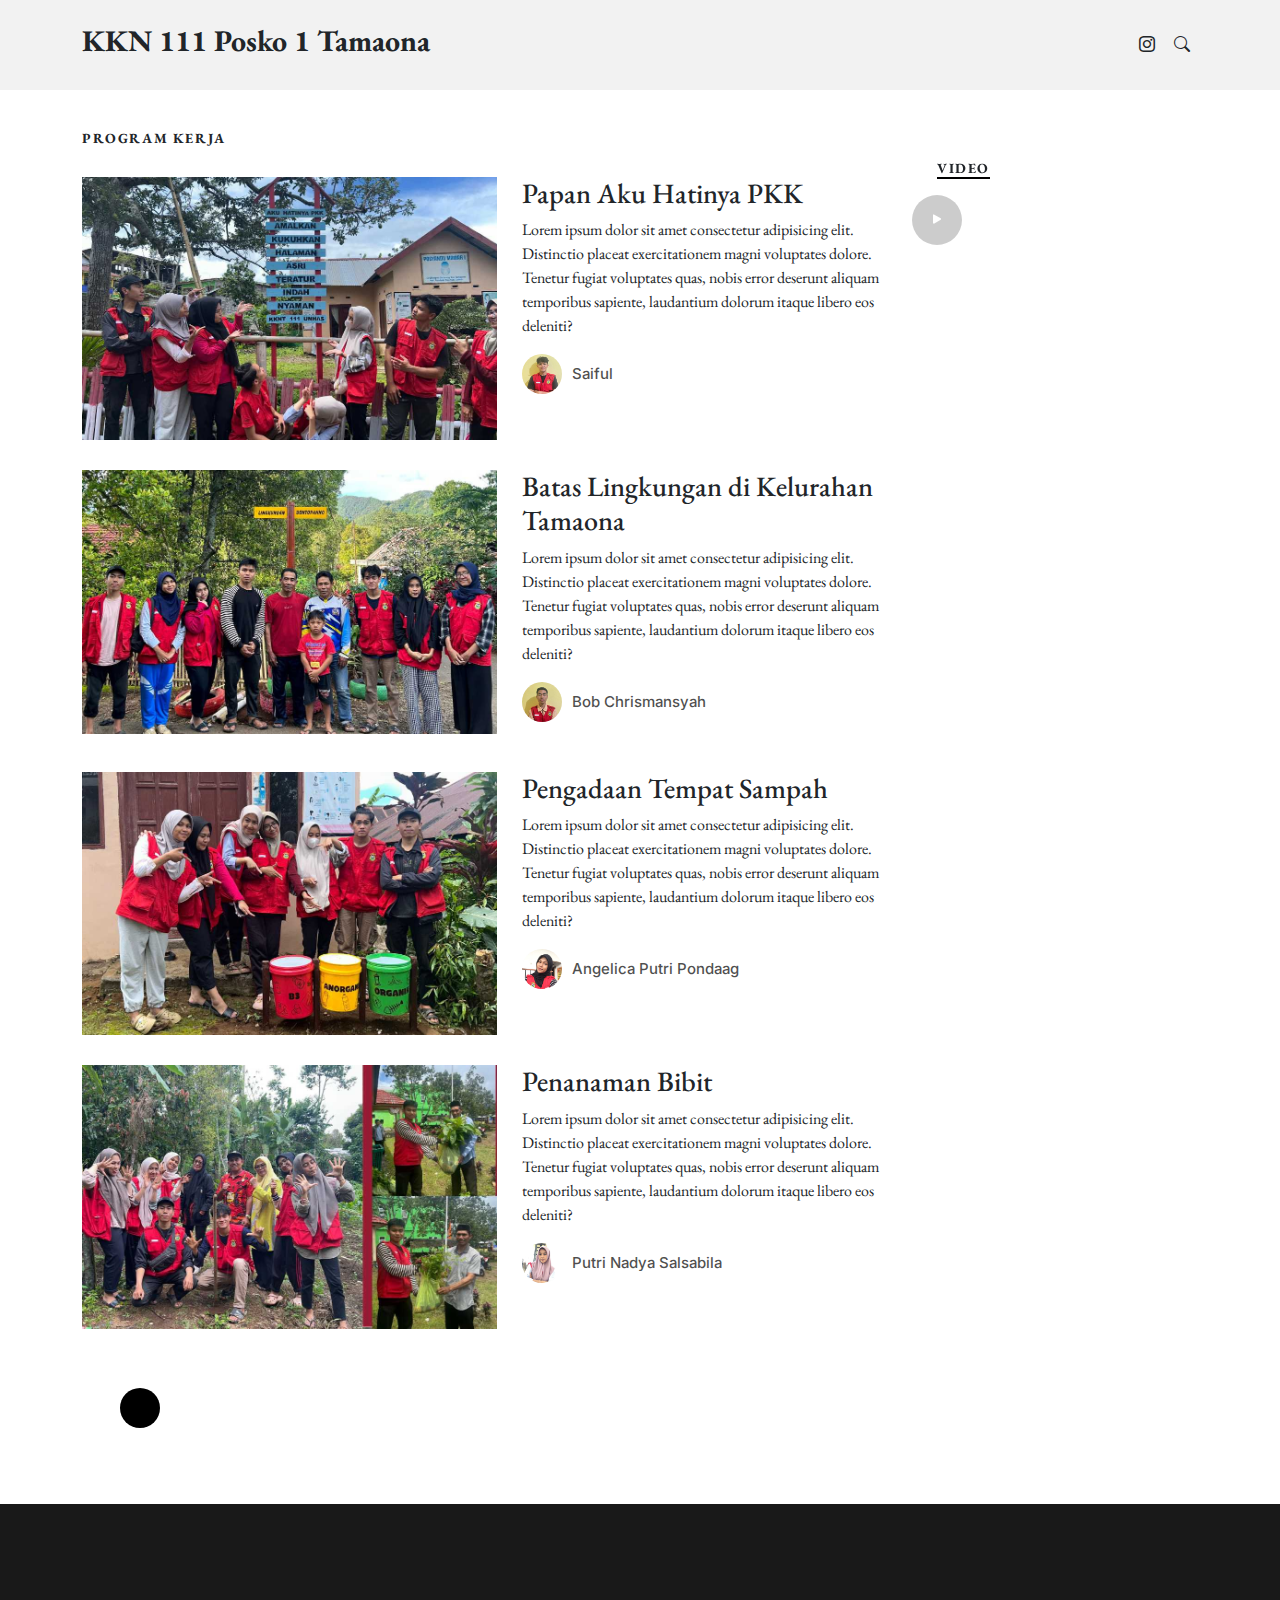
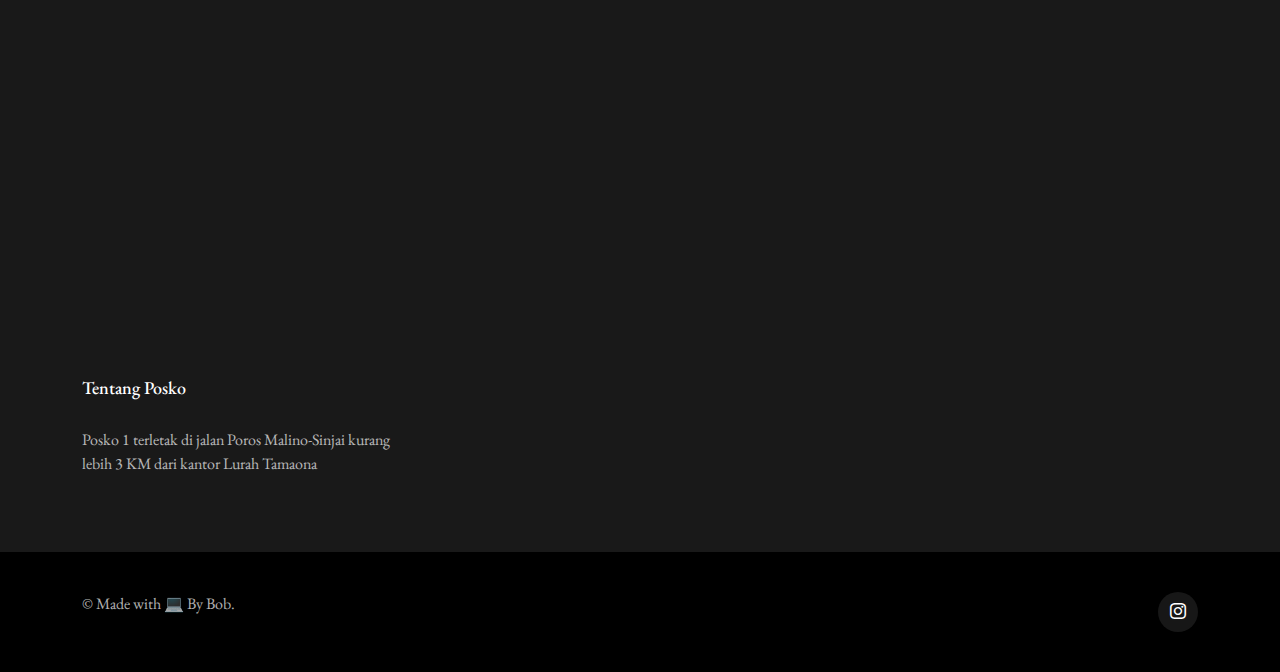
==== category.html @ d13b857d "update" ====
<!DOCTYPE html>
<html lang="en">

<head>
  <meta charset="utf-8">
  <meta content="width=device-width, initial-scale=1.0" name="viewport">

  <title>KKN 111 Posko 1 Tamaona</title>
  <meta content="" name="description">
  <meta content="" name="keywords">

  <!-- Favicons -->
  <link href="img/icon.png" rel="icon">
  <!-- <link href="assets/img/apple-touch-icon.png" rel="apple-touch-icon"> -->

  <!-- Google Fonts -->
  <link rel="preconnect" href="https://fonts.googleapis.com">
  <link rel="preconnect" href="https://fonts.gstatic.com" crossorigin>
  <link href="https://fonts.googleapis.com/css2?family=EB+Garamond:wght@400;500&family=Inter:wght@400;500&family=Playfair+Display:ital,wght@0,400;0,700;1,400;1,700&display=swap" rel="stylesheet">

  <!-- Vendor CSS Files -->
  <link href="assets/vendor/bootstrap/css/bootstrap.min.css" rel="stylesheet">
  <link href="assets/vendor/bootstrap-icons/bootstrap-icons.css" rel="stylesheet">
  <link href="assets/vendor/swiper/swiper-bundle.min.css" rel="stylesheet">
  <link href="assets/vendor/glightbox/css/glightbox.min.css" rel="stylesheet">
  <link href="assets/vendor/aos/aos.css" rel="stylesheet">

  <!-- Template Main CSS Files -->
  <link href="assets/css/variables.css" rel="stylesheet">
  <link href="assets/css/main.css" rel="stylesheet">

  <!-- =======================================================
  * Template Name: ZenBlog
  * Updated: Jan 29 2024 with Bootstrap v5.3.2
  * Template URL: https://bootstrapmade.com/zenblog-bootstrap-blog-template/
  * Author: BootstrapMade.com
  * License: https:///bootstrapmade.com/license/
  ======================================================== -->
</head>

<body>

  <!-- ======= Header ======= -->
  <header id="header" class="header d-flex align-items-center fixed-top">
    <div class="container-fluid container-xl d-flex align-items-center justify-content-between">

      <a href="index.html" class="logo d-flex align-items-center">
        <!-- Uncomment the line below if you also wish to use an image logo -->
        <!-- <img src="assets/img/logo.png" alt=""> -->
        <h1>KKN 111 Posko 1 Tamaona</h1>
      </a>

      <nav id="navbar" class="navbar">
        <!-- <ul>
          <li><a href="index.html">Blog</a></li>
          <li><a href="single-post.html">Single Post</a></li>
          <li class="dropdown"><a href="category.html"><span>Categories</span> <i class="bi bi-chevron-down dropdown-indicator"></i></a>
            <ul>
              <li><a href="search-result.html">Search Result</a></li>
              <li><a href="#">Drop Down 1</a></li>
              <li class="dropdown"><a href="#"><span>Deep Drop Down</span> <i class="bi bi-chevron-down dropdown-indicator"></i></a>
                <ul>
                  <li><a href="#">Deep Drop Down 1</a></li>
                  <li><a href="#">Deep Drop Down 2</a></li>
                  <li><a href="#">Deep Drop Down 3</a></li>
                  <li><a href="#">Deep Drop Down 4</a></li>
                  <li><a href="#">Deep Drop Down 5</a></li>
                </ul>
              </li>
              <li><a href="#">Drop Down 2</a></li>
              <li><a href="#">Drop Down 3</a></li>
              <li><a href="#">Drop Down 4</a></li>
            </ul>
          </li>

          <li><a href="about.html">About</a></li>
          <li><a href="contact.html">Contact</a></li>
        </ul> -->
      </nav><!-- .navbar -->

      <div class="position-relative">
        <a href="#" class="mx-2"><span class="bi-instagram"></span></a>

        <a href="#" class="mx-2 js-search-open"><span class="bi-search"></span></a>
        <i class="bi bi-list mobile-nav-toggle"></i>

        <!-- ======= Search Form ======= -->
        <div class="search-form-wrap js-search-form-wrap">
          <form action="search-result.html" class="search-form">
            <span class="icon bi-search"></span>
            <input type="text" placeholder="Search" class="form-control">
            <button class="btn js-search-close"><span class="bi-x"></span></button>
          </form>
        </div><!-- End Search Form -->

      </div>

    </div>

  </header><!-- End Header -->

  <main id="main">
    <section>
      <div class="container">
        <div class="row">

          <div class="col-md-9" data-aos="fade-up">
            <h3 class="category-title">Program Kerja</h3>

            <div class="d-md-flex post-entry-2 half">
              <a href="single-post.html" class="me-4 thumbnail">
                <img src="img/landscape1.jpg" alt="" class="img-fluid">
              </a>
              <div>
                <!-- <div class="post-meta"><span class="date">Culture</span> <span class="mx-1">&bullet;</span> <span>Jul 5th '22</span></div> -->
                <h3><a href="single-post.html">Papan Aku Hatinya PKK</a></h3>
                <p>Lorem ipsum dolor sit amet consectetur adipisicing elit. Distinctio placeat exercitationem magni voluptates dolore. Tenetur fugiat voluptates quas, nobis error deserunt aliquam temporibus sapiente, laudantium dolorum itaque libero eos deleniti?</p>
                <div class="d-flex align-items-center author">
                  <div class="photo"><img src="img/saiful.jpg" alt="" class="img-fluid"></div>
                  <div class="name">
                    <h3 class="m-0 p-0">Saiful</h3>
                  </div>
                </div>
              </div>
            </div>

            <div class="d-md-flex post-entry-2 half">
              <a href="single-post.html" class="me-4 thumbnail">
                <img src="img/bataslingkungan.jpg" alt="" class="img-fluid">
              </a>
              <div>
                <!-- <div class="post-meta"><span class="date">Culture</span> <span class="mx-1">&bullet;</span> <span>Jul 5th '22</span></div> -->
                <h3><a href="single-post.html">Batas Lingkungan di Kelurahan Tamaona</a></h3>
                <p>Lorem ipsum dolor sit amet consectetur adipisicing elit. Distinctio placeat exercitationem magni voluptates dolore. Tenetur fugiat voluptates quas, nobis error deserunt aliquam temporibus sapiente, laudantium dolorum itaque libero eos deleniti?</p>
                <div class="d-flex align-items-center author">
                  <div class="photo"><img src="img/bob.jpg" alt="" class="img-fluid"></div>
                  <div class="name">
                    <h3 class="m-0 p-0">Bob Chrismansyah</h3>
                  </div>
                </div>
              </div>
            </div>

            <div class="d-md-flex post-entry-2 half">
              <a href="single-post.html" class="me-4 thumbnail">
                <img src="img/tempatsampah.jpg" alt="" class="img-fluid">
              </a>
              <div>
                <!-- <div class="post-meta"><span class="date">Culture</span> <span class="mx-1">&bullet;</span> <span>Jul 5th '22</span></div> -->
                <h3><a href="single-post.html">Pengadaan Tempat Sampah</a></h3>
                <p>Lorem ipsum dolor sit amet consectetur adipisicing elit. Distinctio placeat exercitationem magni voluptates dolore. Tenetur fugiat voluptates quas, nobis error deserunt aliquam temporibus sapiente, laudantium dolorum itaque libero eos deleniti?</p>
                <div class="d-flex align-items-center author">
                  <div class="photo"><img src="img/enjel.jpg" alt="" class="img-fluid"></div>
                  <div class="name">
                    <h3 class="m-0 p-0">Angelica Putri Pondaag</h3>
                  </div>
                </div>
              </div>
            </div>

            <div class="d-md-flex post-entry-2 half">
              <a href="single-post.html" class="me-4 thumbnail">
                <img src="img/bibit.jpg" alt="" class="img-fluid">
              </a>
              <div>
                <!-- <div class="post-meta"><span class="date">Culture</span> <span class="mx-1">&bullet;</span> <span>Jul 5th '22</span></div> -->
                <h3><a href="single-post.html">Penanaman Bibit</a></h3>
                <p>Lorem ipsum dolor sit amet consectetur adipisicing elit. Distinctio placeat exercitationem magni voluptates dolore. Tenetur fugiat voluptates quas, nobis error deserunt aliquam temporibus sapiente, laudantium dolorum itaque libero eos deleniti?</p>
                <div class="d-flex align-items-center author">
                  <div class="photo"><img src="img/pute.jpg" alt="" class="img-fluid"></div>
                  <div class="name">
                    <h3 class="m-0 p-0">Putri Nadya Salsabila</h3>
                  </div>
                </div>
              </div>
            </div>
<!-- video dokumenter -->
            <!-- <div class="container">
              <div class="row">
                <div class="col-md-6">
                  <div class="post-entry-2">
                    <div class="thumbnail">
                      <iframe width="100%" height="315" src="https://www.youtube.com/embed/AiFfDjmd0jU" frameborder="0" allowfullscreen></iframe>
                    </div>
                  </div>
                </div>
                <div class="col-md-6">
                  <div>
                    <div class="post-meta"><span class="date">Culture</span> <span class="mx-1">&bullet;</span> <span>Jul 5th '22</span></div>
                    <h3><a href="single-post.html">Video Dokumenter</a></h3>
                    <p>Lorem ipsum dolor sit amet consectetur adipisicing elit. Distinctio placeat exercitationem magni voluptates dolore. Tenetur fugiat voluptates quas, nobis error deserunt aliquam temporibus sapiente, laudantium dolorum itaque libero eos deleniti?</p>
                    <div class="d-flex align-items-center author">
                      <div class="photo"><img src="assets/img/person-2.jpg" alt="" class="img-fluid"></div>
                      <div class="name">
                        <h3 class="m-0 p-0">Wade Warren</h3>
                      </div>
                    </div>
                  </div>
                </div>
              </div>
            </div> -->


            <div class="text-start py-4">
              <div class="custom-pagination">
                <a href="#" class="prev"></a>
                <a href="#" class="active"></a>
                <a href="#"></a>
                <a href="#"></a>
                <a href="#"></a>
                <a href="#"></a>
                <a href="#" class="next"></a>
              </div>
            </div>
          </div>

          <div class="col-md-3">
           
            <div class="aside-block">

              <!-- <ul class="nav nav-pills custom-tab-nav mb-4" id="pills-tab" role="tablist">
                <li class="nav-item" role="presentation">
                  <button class="nav-link active" id="pills-popular-tab" data-bs-toggle="pill" data-bs-target="#pills-popular" type="button" role="tab" aria-controls="pills-popular" aria-selected="true">Popular</button>
                </li>
                <li class="nav-item" role="presentation">
                  <button class="nav-link" id="pills-trending-tab" data-bs-toggle="pill" data-bs-target="#pills-trending" type="button" role="tab" aria-controls="pills-trending" aria-selected="false">Trending</button>
                </li>
                <li class="nav-item" role="presentation">
                  <button class="nav-link" id="pills-latest-tab" data-bs-toggle="pill" data-bs-target="#pills-latest" type="button" role="tab" aria-controls="pills-latest" aria-selected="false">Latest</button>
                </li>
              </ul> -->

              <!-- <div class="tab-content" id="pills-tabContent">

                
                <div class="tab-pane fade show active" id="pills-popular" role="tabpanel" aria-labelledby="pills-popular-tab">
                  <div class="post-entry-1 border-bottom">
                    <div class="post-meta"><span class="date">Sport</span> <span class="mx-1">&bullet;</span> <span>Jul 5th '22</span></div>
                    <h2 class="mb-2"><a href="#">How to Avoid Distraction and Stay Focused During Video Calls?</a></h2>
                    <span class="author mb-3 d-block">Jenny Wilson</span>
                  </div>

                  <div class="post-entry-1 border-bottom">
                    <div class="post-meta"><span class="date">Lifestyle</span> <span class="mx-1">&bullet;</span> <span>Jul 5th '22</span></div>
                    <h2 class="mb-2"><a href="#">17 Pictures of Medium Length Hair in Layers That Will Inspire Your New Haircut</a></h2>
                    <span class="author mb-3 d-block">Jenny Wilson</span>
                  </div>

                  <div class="post-entry-1 border-bottom">
                    <div class="post-meta"><span class="date">Culture</span> <span class="mx-1">&bullet;</span> <span>Jul 5th '22</span></div>
                    <h2 class="mb-2"><a href="#">9 Half-up/half-down Hairstyles for Long and Medium Hair</a></h2>
                    <span class="author mb-3 d-block">Jenny Wilson</span>
                  </div>

                  <div class="post-entry-1 border-bottom">
                    <div class="post-meta"><span class="date">Lifestyle</span> <span class="mx-1">&bullet;</span> <span>Jul 5th '22</span></div>
                    <h2 class="mb-2"><a href="#">Life Insurance And Pregnancy: A Working Mom’s Guide</a></h2>
                    <span class="author mb-3 d-block">Jenny Wilson</span>
                  </div>

                  <div class="post-entry-1 border-bottom">
                    <div class="post-meta"><span class="date">Business</span> <span class="mx-1">&bullet;</span> <span>Jul 5th '22</span></div>
                    <h2 class="mb-2"><a href="#">The Best Homemade Masks for Face (keep the Pimples Away)</a></h2>
                    <span class="author mb-3 d-block">Jenny Wilson</span>
                  </div>

                  <div class="post-entry-1 border-bottom">
                    <div class="post-meta"><span class="date">Lifestyle</span> <span class="mx-1">&bullet;</span> <span>Jul 5th '22</span></div>
                    <h2 class="mb-2"><a href="#">10 Life-Changing Hacks Every Working Mom Should Know</a></h2>
                    <span class="author mb-3 d-block">Jenny Wilson</span>
                  </div>
                </div>

                
                <div class="tab-pane fade" id="pills-trending" role="tabpanel" aria-labelledby="pills-trending-tab">
                  <div class="post-entry-1 border-bottom">
                    <div class="post-meta"><span class="date">Lifestyle</span> <span class="mx-1">&bullet;</span> <span>Jul 5th '22</span></div>
                    <h2 class="mb-2"><a href="#">17 Pictures of Medium Length Hair in Layers That Will Inspire Your New Haircut</a></h2>
                    <span class="author mb-3 d-block">Jenny Wilson</span>
                  </div>

                  <div class="post-entry-1 border-bottom">
                    <div class="post-meta"><span class="date">Culture</span> <span class="mx-1">&bullet;</span> <span>Jul 5th '22</span></div>
                    <h2 class="mb-2"><a href="#">9 Half-up/half-down Hairstyles for Long and Medium Hair</a></h2>
                    <span class="author mb-3 d-block">Jenny Wilson</span>
                  </div>

                  <div class="post-entry-1 border-bottom">
                    <div class="post-meta"><span class="date">Lifestyle</span> <span class="mx-1">&bullet;</span> <span>Jul 5th '22</span></div>
                    <h2 class="mb-2"><a href="#">Life Insurance And Pregnancy: A Working Mom’s Guide</a></h2>
                    <span class="author mb-3 d-block">Jenny Wilson</span>
                  </div>

                  <div class="post-entry-1 border-bottom">
                    <div class="post-meta"><span class="date">Sport</span> <span class="mx-1">&bullet;</span> <span>Jul 5th '22</span></div>
                    <h2 class="mb-2"><a href="#">How to Avoid Distraction and Stay Focused During Video Calls?</a></h2>
                    <span class="author mb-3 d-block">Jenny Wilson</span>
                  </div>
                  <div class="post-entry-1 border-bottom">
                    <div class="post-meta"><span class="date">Business</span> <span class="mx-1">&bullet;</span> <span>Jul 5th '22</span></div>
                    <h2 class="mb-2"><a href="#">The Best Homemade Masks for Face (keep the Pimples Away)</a></h2>
                    <span class="author mb-3 d-block">Jenny Wilson</span>
                  </div>

                  <div class="post-entry-1 border-bottom">
                    <div class="post-meta"><span class="date">Lifestyle</span> <span class="mx-1">&bullet;</span> <span>Jul 5th '22</span></div>
                    <h2 class="mb-2"><a href="#">10 Life-Changing Hacks Every Working Mom Should Know</a></h2>
                    <span class="author mb-3 d-block">Jenny Wilson</span>
                  </div>
                </div>

                
                <div class="tab-pane fade" id="pills-latest" role="tabpanel" aria-labelledby="pills-latest-tab">
                  <div class="post-entry-1 border-bottom">
                    <div class="post-meta"><span class="date">Lifestyle</span> <span class="mx-1">&bullet;</span> <span>Jul 5th '22</span></div>
                    <h2 class="mb-2"><a href="#">Life Insurance And Pregnancy: A Working Mom’s Guide</a></h2>
                    <span class="author mb-3 d-block">Jenny Wilson</span>
                  </div>

                  <div class="post-entry-1 border-bottom">
                    <div class="post-meta"><span class="date">Business</span> <span class="mx-1">&bullet;</span> <span>Jul 5th '22</span></div>
                    <h2 class="mb-2"><a href="#">The Best Homemade Masks for Face (keep the Pimples Away)</a></h2>
                    <span class="author mb-3 d-block">Jenny Wilson</span>
                  </div>

                  <div class="post-entry-1 border-bottom">
                    <div class="post-meta"><span class="date">Lifestyle</span> <span class="mx-1">&bullet;</span> <span>Jul 5th '22</span></div>
                    <h2 class="mb-2"><a href="#">10 Life-Changing Hacks Every Working Mom Should Know</a></h2>
                    <span class="author mb-3 d-block">Jenny Wilson</span>
                  </div>

                  <div class="post-entry-1 border-bottom">
                    <div class="post-meta"><span class="date">Sport</span> <span class="mx-1">&bullet;</span> <span>Jul 5th '22</span></div>
                    <h2 class="mb-2"><a href="#">How to Avoid Distraction and Stay Focused During Video Calls?</a></h2>
                    <span class="author mb-3 d-block">Jenny Wilson</span>
                  </div>

                  <div class="post-entry-1 border-bottom">
                    <div class="post-meta"><span class="date">Lifestyle</span> <span class="mx-1">&bullet;</span> <span>Jul 5th '22</span></div>
                    <h2 class="mb-2"><a href="#">17 Pictures of Medium Length Hair in Layers That Will Inspire Your New Haircut</a></h2>
                    <span class="author mb-3 d-block">Jenny Wilson</span>
                  </div>

                  <div class="post-entry-1 border-bottom">
                    <div class="post-meta"><span class="date">Culture</span> <span class="mx-1">&bullet;</span> <span>Jul 5th '22</span></div>
                    <h2 class="mb-2"><a href="#">9 Half-up/half-down Hairstyles for Long and Medium Hair</a></h2>
                    <span class="author mb-3 d-block">Jenny Wilson</span>
                  </div>

                </div> 
                

              </div> -->
            </div>

            <!-- <div class="aside-block fixed-aside">
              <h3 class="aside-title">Video</h3>
              <div class="video-post">
                <a href="https://www.youtube.com/watch?v=AiFfDjmd0jU" class="glightbox link-video">
                  <span class="bi-play-fill"></span>
                  <img src="assets/img/post-landscape-5.jpg" alt="" class="img-fluid">
                </a>
              </div>
            </div> -->


            <div class="aside-block position-fixed video-post">
              <h3 class="aside-title">Video</h3>
              <div class="video-post">
                <a href="https://www.youtube.com/watch?v=AiFfDjmd0jU" class="glightbox link-video">
                  <span class="bi-play-fill"></span>
                  <img src="assets/img/post-landscape-5.jpg" alt="" class="img-fluid">
                </a>
              </div>
            </div>
          </div>
        </div>
            <!-- End Video -->

            <!-- <div class="aside-block">
              <h3 class="aside-title">Categories</h3>
              <ul class="aside-links list-unstyled">
                <li><a href="category.html"><i class="bi bi-chevron-right"></i> Business</a></li>
                <li><a href="category.html"><i class="bi bi-chevron-right"></i> Culture</a></li>
                <li><a href="category.html"><i class="bi bi-chevron-right"></i> Sport</a></li>
                <li><a href="category.html"><i class="bi bi-chevron-right"></i> Food</a></li>
                <li><a href="category.html"><i class="bi bi-chevron-right"></i> Politics</a></li>
                <li><a href="category.html"><i class="bi bi-chevron-right"></i> Celebrity</a></li>
                <li><a href="category.html"><i class="bi bi-chevron-right"></i> Startups</a></li>
                <li><a href="category.html"><i class="bi bi-chevron-right"></i> Travel</a></li>
              </ul>
            </div> -->
            <!-- End Categories -->

            <!-- <div class="aside-block">
              <h3 class="aside-title">Tags</h3>
              <ul class="aside-tags list-unstyled">
                <li><a href="category.html">Business</a></li>
                <li><a href="category.html">Culture</a></li>
                <li><a href="category.html">Sport</a></li>
                <li><a href="category.html">Food</a></li>
                <li><a href="category.html">Politics</a></li>
                <li><a href="category.html">Celebrity</a></li>
                <li><a href="category.html">Startups</a></li>
                <li><a href="category.html">Travel</a></li>
              </ul>
            </div> -->
            <!-- End Tags -->

          </div>

        </div>
      </div>
    </section>
  </main><!-- End #main -->

  <!-- ======= Footer ======= -->
  <footer id="footer" class="footer">

    <div class="footer-content">
      <div class="container">

        <div class="map">
          <iframe style="border:0; width: 100%; height: 350px;" src="https://www.google.com/maps/embed?pb=!1m14!1m8!1m3!1d63575.0865673991!2d119.9035666!3d-5.1928504!3m2!1i1024!2i768!4f13.1!3m3!1m2!1s0x2dbe9729db890163%3A0x732eebb836181c44!2sTamaona%2C%20Kec.%20Tombolo%20Pao%2C%20Kabupaten%20Gowa%2C%20Sulawesi%20Selatan!5e0!3m2!1sid!2sid!4v1706959139438!5m2!1sid!2sid" frameborder="0" allowfullscreen></iframe>
        </div>
        <!-- <iframe src="https://www.google.com/maps/embed?pb=!1m14!1m8!1m3!1d63575.0865673991!2d119.9035666!3d-5.1928504!3m2!1i1024!2i768!4f13.1!3m3!1m2!1s0x2dbe9729db890163%3A0x732eebb836181c44!2sTamaona%2C%20Kec.%20Tombolo%20Pao%2C%20Kabupaten%20Gowa%2C%20Sulawesi%20Selatan!5e0!3m2!1sid!2sid!4v1706959139438!5m2!1sid!2sid" width="600" height="450" style="border:0;" allowfullscreen="" loading="lazy" referrerpolicy="no-referrer-when-downgrade"></iframe> -->

        <div class="row g-5 mt-2" id="peta">
          <div class="col-lg-4">
            <h3 class="footer-heading">Tentang Posko</h3>
            <p>Posko 1 terletak di jalan Poros Malino-Sinjai  kurang lebih 3 KM dari kantor Lurah Tamaona </p>
            <!-- <p><a href="about.html" class="footer-link-more">Learn More</a></p> -->
          </div>
          <!-- <div class="col-6 col-lg-2">
            <h3 class="footer-heading">Navigation</h3>
            <ul class="footer-links list-unstyled">
              <li><a href="index.html"><i class="bi bi-chevron-right"></i> Home</a></li>
              <li><a href="index.html"><i class="bi bi-chevron-right"></i> Blog</a></li>
              <li><a href="category.html"><i class="bi bi-chevron-right"></i> Categories</a></li>
              <li><a href="single-post.html"><i class="bi bi-chevron-right"></i> Single Post</a></li>
              <li><a href="about.html"><i class="bi bi-chevron-right"></i> About us</a></li>
              <li><a href="contact.html"><i class="bi bi-chevron-right"></i> Contact</a></li>
            </ul>
          </div> -->
          <!-- <div class="col-6 col-lg-2">
            <h3 class="footer-heading">Categories</h3>
            <ul class="footer-links list-unstyled">
              <li><a href="category.html"><i class="bi bi-chevron-right"></i> Business</a></li>
              <li><a href="category.html"><i class="bi bi-chevron-right"></i> Culture</a></li>
              <li><a href="category.html"><i class="bi bi-chevron-right"></i> Sport</a></li>
              <li><a href="category.html"><i class="bi bi-chevron-right"></i> Food</a></li>
              <li><a href="category.html"><i class="bi bi-chevron-right"></i> Politics</a></li>
              <li><a href="category.html"><i class="bi bi-chevron-right"></i> Celebrity</a></li>
              <li><a href="category.html"><i class="bi bi-chevron-right"></i> Startups</a></li>
              <li><a href="category.html"><i class="bi bi-chevron-right"></i> Travel</a></li>

            </ul>
          </div> -->

          <!-- <div class="col-lg-4">
            <h3 class="footer-heading">Recent Posts</h3>

            <ul class="footer-links footer-blog-entry list-unstyled">
              <li>
                <a href="single-post.html" class="d-flex align-items-center">
                  <img src="assets/img/post-sq-1.jpg" alt="" class="img-fluid me-3">
                  <div>
                    <div class="post-meta d-block"><span class="date">Culture</span> <span class="mx-1">&bullet;</span> <span>Jul 5th '22</span></div>
                    <span>5 Great Startup Tips for Female Founders</span>
                  </div>
                </a>
              </li>

              <li>
                <a href="single-post.html" class="d-flex align-items-center">
                  <img src="assets/img/post-sq-2.jpg" alt="" class="img-fluid me-3">
                  <div>
                    <div class="post-meta d-block"><span class="date">Culture</span> <span class="mx-1">&bullet;</span> <span>Jul 5th '22</span></div>
                    <span>What is the son of Football Coach John Gruden, Deuce Gruden doing Now?</span>
                  </div>
                </a>
              </li>

              <li>
                <a href="single-post.html" class="d-flex align-items-center">
                  <img src="assets/img/post-sq-3.jpg" alt="" class="img-fluid me-3">
                  <div>
                    <div class="post-meta d-block"><span class="date">Culture</span> <span class="mx-1">&bullet;</span> <span>Jul 5th '22</span></div>
                    <span>Life Insurance And Pregnancy: A Working Mom’s Guide</span>
                  </div>
                </a>
              </li>

              <li>
                <a href="single-post.html" class="d-flex align-items-center">
                  <img src="assets/img/post-sq-4.jpg" alt="" class="img-fluid me-3">
                  <div>
                    <div class="post-meta d-block"><span class="date">Culture</span> <span class="mx-1">&bullet;</span> <span>Jul 5th '22</span></div>
                    <span>How to Avoid Distraction and Stay Focused During Video Calls?</span>
                  </div>
                </a>
              </li>

            </ul>

          </div> -->
        </div>
      </div>
    </div>

    <div class="footer-legal">
      <div class="container">

        <div class="row justify-content-between">
          <div class="col-md-6 text-center text-md-start mb-3 mb-md-0">
            <div class="copyright">
              © Made with &#128187; <strong><span>By Bob</span></strong>. 
            </div>

            <!-- <div class="credits">
            
              Designed by <a href="https://bootstrapmade.com/">BootstrapMade</a>
            </div> -->

          </div>

          <div class="col-md-6">
            <div class="social-links mb-3 mb-lg-0 text-center text-md-end">
              <a href="https://www.instagram.com/kknt111kelurahantamaona/" class="instagram"><i class="bi bi-instagram"></i></a>

            </div>

          </div>

        </div>

      </div>
    </div>

  </footer>
  <a href="#" class="scroll-top d-flex align-items-center justify-content-center"><i class="bi bi-arrow-up-short"></i></a>

  <!-- Vendor JS Files -->
  <script src="assets/vendor/bootstrap/js/bootstrap.bundle.min.js"></script>
  <script src="assets/vendor/swiper/swiper-bundle.min.js"></script>
  <script src="assets/vendor/glightbox/js/glightbox.min.js"></script>
  <script src="assets/vendor/aos/aos.js"></script>
  <script src="assets/vendor/php-email-form/validate.js"></script>

  <!-- Template Main JS File -->
  <script src="assets/js/main.js"></script>

</body>

</html>
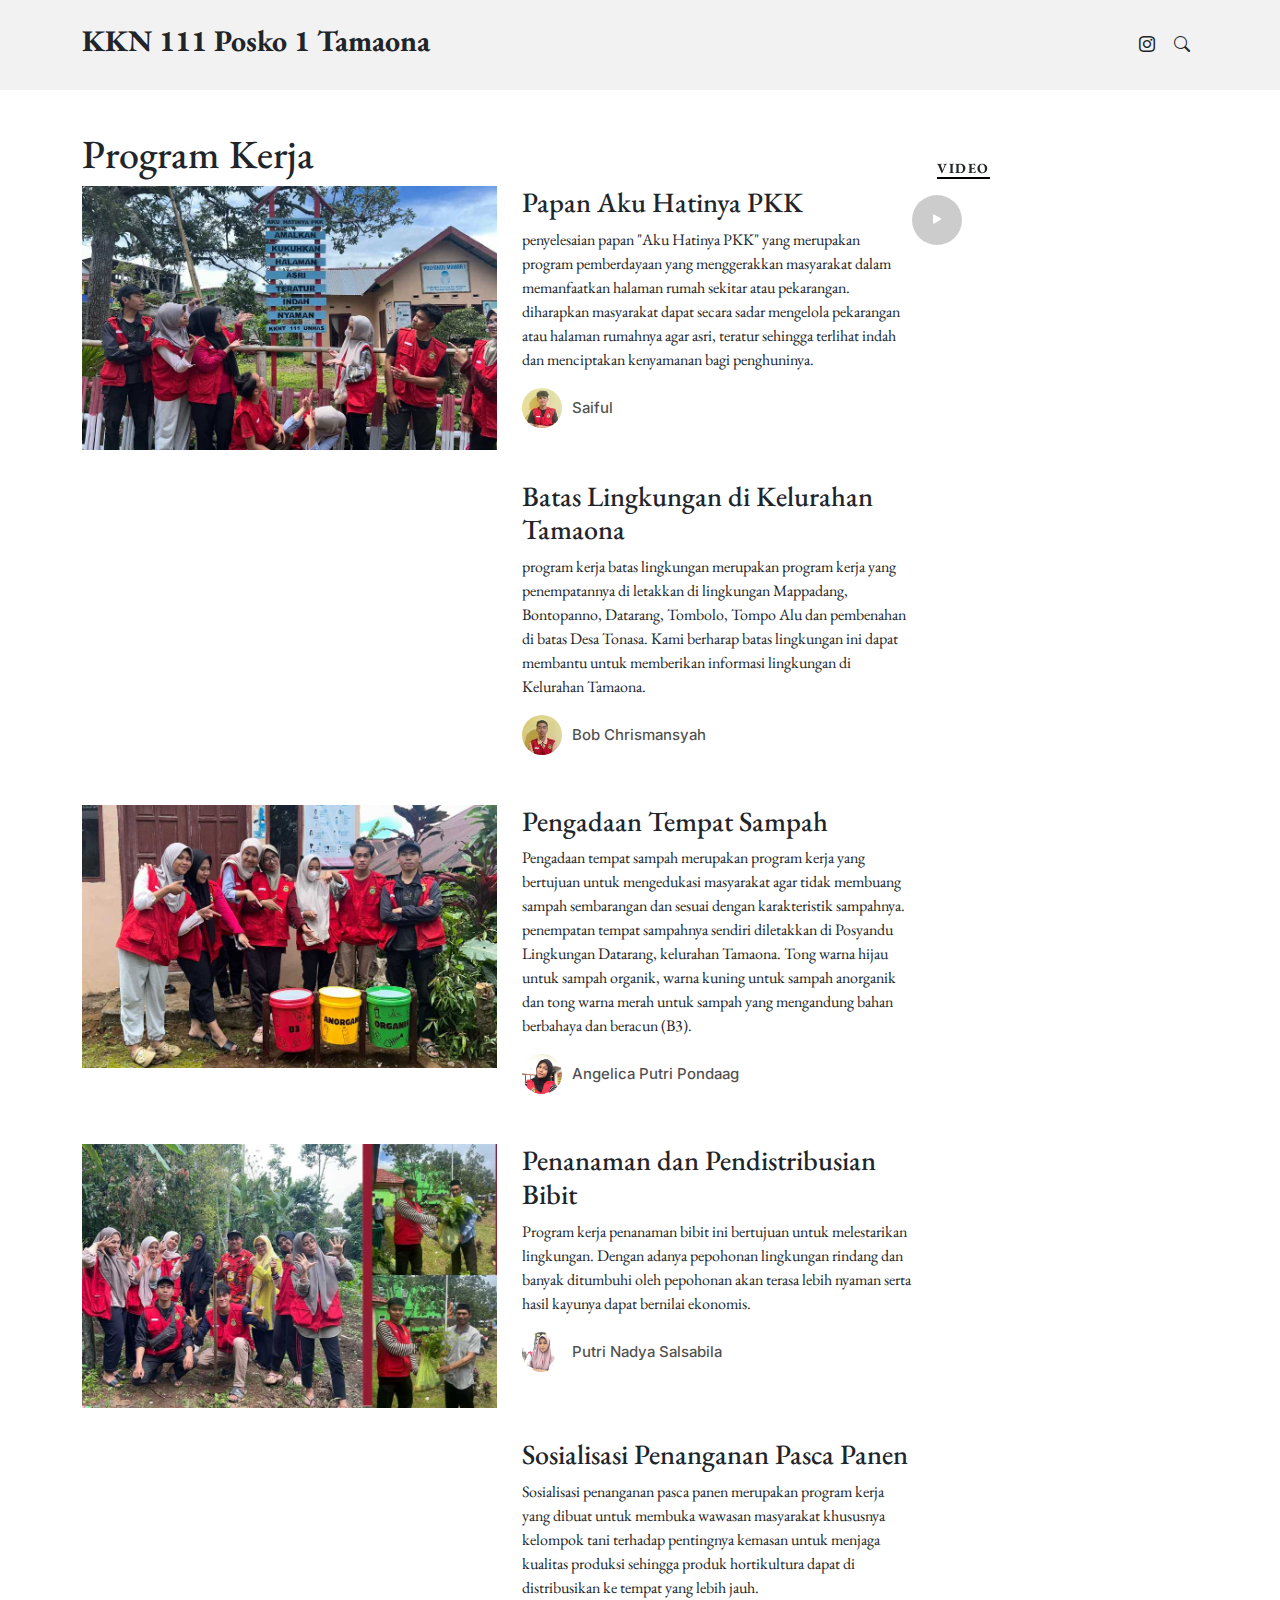
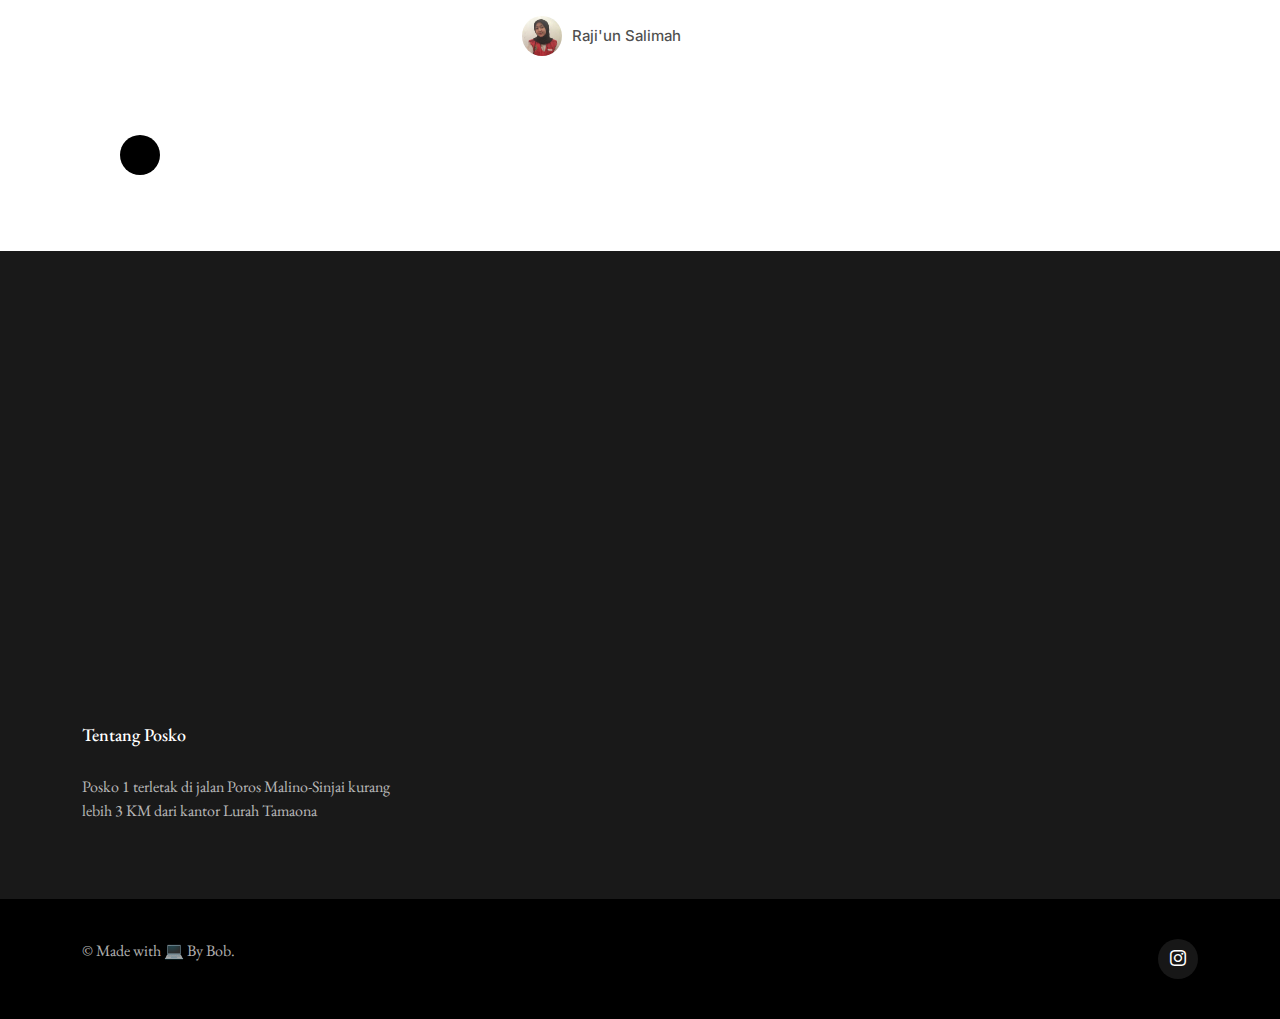
==== commit 41f98308: "update category" ====
--- a/category.html
+++ b/category.html
@@ -105,16 +105,16 @@
         <div class="row">
 
           <div class="col-md-9" data-aos="fade-up">
-            <h3 class="category-title">Program Kerja</h3>
+            <h1 class="title">Program Kerja</h1>
 
             <div class="d-md-flex post-entry-2 half">
-              <a href="single-post.html" class="me-4 thumbnail">
+              <a href="#" class="me-4 thumbnail">
                 <img src="img/landscape1.jpg" alt="" class="img-fluid">
               </a>
               <div>
                 <!-- <div class="post-meta"><span class="date">Culture</span> <span class="mx-1">&bullet;</span> <span>Jul 5th '22</span></div> -->
-                <h3><a href="single-post.html">Papan Aku Hatinya PKK</a></h3>
-                <p>Lorem ipsum dolor sit amet consectetur adipisicing elit. Distinctio placeat exercitationem magni voluptates dolore. Tenetur fugiat voluptates quas, nobis error deserunt aliquam temporibus sapiente, laudantium dolorum itaque libero eos deleniti?</p>
+                <h3><a href="#">Papan Aku Hatinya PKK</a></h3>
+                <p>penyelesaian papan "Aku Hatinya PKK" yang merupakan program pemberdayaan yang menggerakkan masyarakat dalam memanfaatkan halaman rumah sekitar atau pekarangan. diharapkan masyarakat dapat secara sadar mengelola pekarangan atau halaman rumahnya agar asri, teratur sehingga terlihat indah dan menciptakan kenyamanan bagi penghuninya.</p>
                 <div class="d-flex align-items-center author">
                   <div class="photo"><img src="img/saiful.jpg" alt="" class="img-fluid"></div>
                   <div class="name">
@@ -125,13 +125,13 @@
             </div>
 
             <div class="d-md-flex post-entry-2 half">
-              <a href="single-post.html" class="me-4 thumbnail">
-                <img src="img/bataslingkungan.jpg" alt="" class="img-fluid">
+              <a href="#" class="me-4 thumbnail">
+                <img src="img/batas.jpg" alt="" class="img-fluid">
               </a>
               <div>
                 <!-- <div class="post-meta"><span class="date">Culture</span> <span class="mx-1">&bullet;</span> <span>Jul 5th '22</span></div> -->
-                <h3><a href="single-post.html">Batas Lingkungan di Kelurahan Tamaona</a></h3>
-                <p>Lorem ipsum dolor sit amet consectetur adipisicing elit. Distinctio placeat exercitationem magni voluptates dolore. Tenetur fugiat voluptates quas, nobis error deserunt aliquam temporibus sapiente, laudantium dolorum itaque libero eos deleniti?</p>
+                <h3><a href="#">Batas Lingkungan di Kelurahan Tamaona</a></h3>
+                <p>program kerja batas lingkungan merupakan program kerja yang penempatannya di letakkan di lingkungan Mappadang, Bontopanno, Datarang, Tombolo, Tompo Alu dan pembenahan di batas Desa Tonasa. Kami berharap batas lingkungan ini dapat membantu untuk memberikan informasi lingkungan di Kelurahan Tamaona.</p>
                 <div class="d-flex align-items-center author">
                   <div class="photo"><img src="img/bob.jpg" alt="" class="img-fluid"></div>
                   <div class="name">
@@ -142,13 +142,13 @@
             </div>
 
             <div class="d-md-flex post-entry-2 half">
-              <a href="single-post.html" class="me-4 thumbnail">
+              <a href="#" class="me-4 thumbnail">
                 <img src="img/tempatsampah.jpg" alt="" class="img-fluid">
               </a>
               <div>
                 <!-- <div class="post-meta"><span class="date">Culture</span> <span class="mx-1">&bullet;</span> <span>Jul 5th '22</span></div> -->
-                <h3><a href="single-post.html">Pengadaan Tempat Sampah</a></h3>
-                <p>Lorem ipsum dolor sit amet consectetur adipisicing elit. Distinctio placeat exercitationem magni voluptates dolore. Tenetur fugiat voluptates quas, nobis error deserunt aliquam temporibus sapiente, laudantium dolorum itaque libero eos deleniti?</p>
+                <h3><a href="#">Pengadaan Tempat Sampah</a></h3>
+                <p>Pengadaan tempat sampah merupakan program kerja yang bertujuan untuk mengedukasi masyarakat agar tidak membuang sampah sembarangan dan sesuai dengan karakteristik sampahnya. penempatan tempat sampahnya sendiri diletakkan di Posyandu Lingkungan Datarang, kelurahan Tamaona. Tong warna hijau untuk sampah organik, warna kuning untuk sampah anorganik dan tong warna merah untuk sampah yang mengandung bahan berbahaya dan beracun (B3).</p>
                 <div class="d-flex align-items-center author">
                   <div class="photo"><img src="img/enjel.jpg" alt="" class="img-fluid"></div>
                   <div class="name">
@@ -159,13 +159,14 @@
             </div>
 
             <div class="d-md-flex post-entry-2 half">
-              <a href="single-post.html" class="me-4 thumbnail">
+              <a href="#" class="me-4 thumbnail">
                 <img src="img/bibit.jpg" alt="" class="img-fluid">
               </a>
               <div>
                 <!-- <div class="post-meta"><span class="date">Culture</span> <span class="mx-1">&bullet;</span> <span>Jul 5th '22</span></div> -->
-                <h3><a href="single-post.html">Penanaman Bibit</a></h3>
-                <p>Lorem ipsum dolor sit amet consectetur adipisicing elit. Distinctio placeat exercitationem magni voluptates dolore. Tenetur fugiat voluptates quas, nobis error deserunt aliquam temporibus sapiente, laudantium dolorum itaque libero eos deleniti?</p>
+                <h3><a href="#">Penanaman dan Pendistribusian Bibit</a></h3>
+                <p>Program kerja penanaman bibit ini bertujuan untuk melestarikan lingkungan. Dengan adanya pepohonan lingkungan 
+                  rindang dan banyak ditumbuhi oleh pepohonan akan terasa lebih nyaman serta hasil kayunya dapat bernilai ekonomis.</p>
                 <div class="d-flex align-items-center author">
                   <div class="photo"><img src="img/pute.jpg" alt="" class="img-fluid"></div>
                   <div class="name">
@@ -174,6 +175,28 @@
                 </div>
               </div>
             </div>
+
+
+            <div class="d-md-flex post-entry-2 half">
+              <a href="#" class="me-4 thumbnail">
+                <img src="img/sosialisasi.jpg" alt="" class="img-fluid">
+              </a>
+              <div>
+                <!-- <div class="post-meta"><span class="date">Culture</span> <span class="mx-1">&bullet;</span> <span>Jul 5th '22</span></div> -->
+                <h3><a href="#">Sosialisasi Penanganan Pasca Panen</a></h3>
+                <p>Sosialisasi penanganan pasca panen merupakan program kerja yang dibuat untuk membuka wawasan masyarakat khususnya kelompok tani terhadap pentingnya kemasan untuk menjaga kualitas produksi sehingga produk hortikultura dapat di distribusikan ke tempat yang lebih jauh. </p>
+                <div class="d-flex align-items-center author">
+                  <div class="photo"><img src="img/uun.jpg" alt="" class="img-fluid"></div>
+                  <div class="name">
+                    <h3 class="m-0 p-0">Raji'un Salimah</h3>
+                  </div>
+                </div>
+              </div>
+            </div>
+
+
+
+
 <!-- video dokumenter -->
             <!-- <div class="container">
               <div class="row">
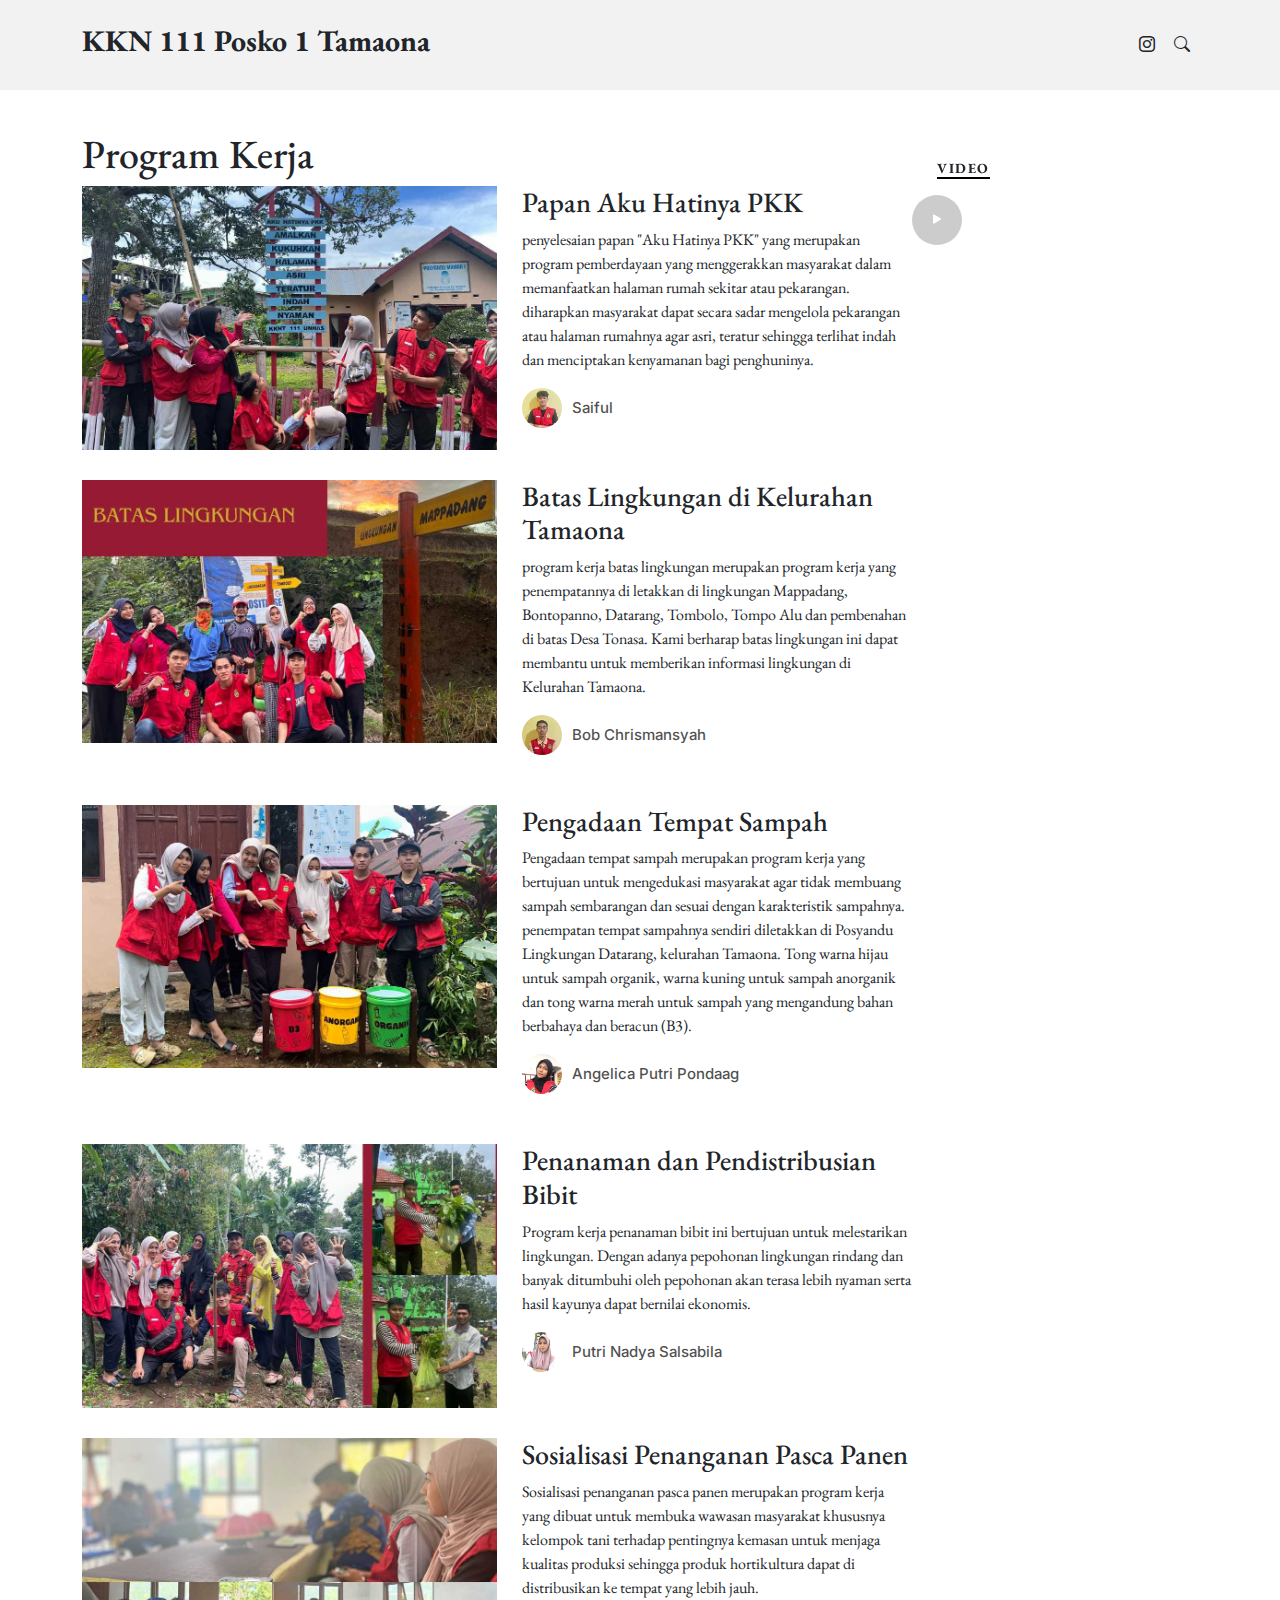
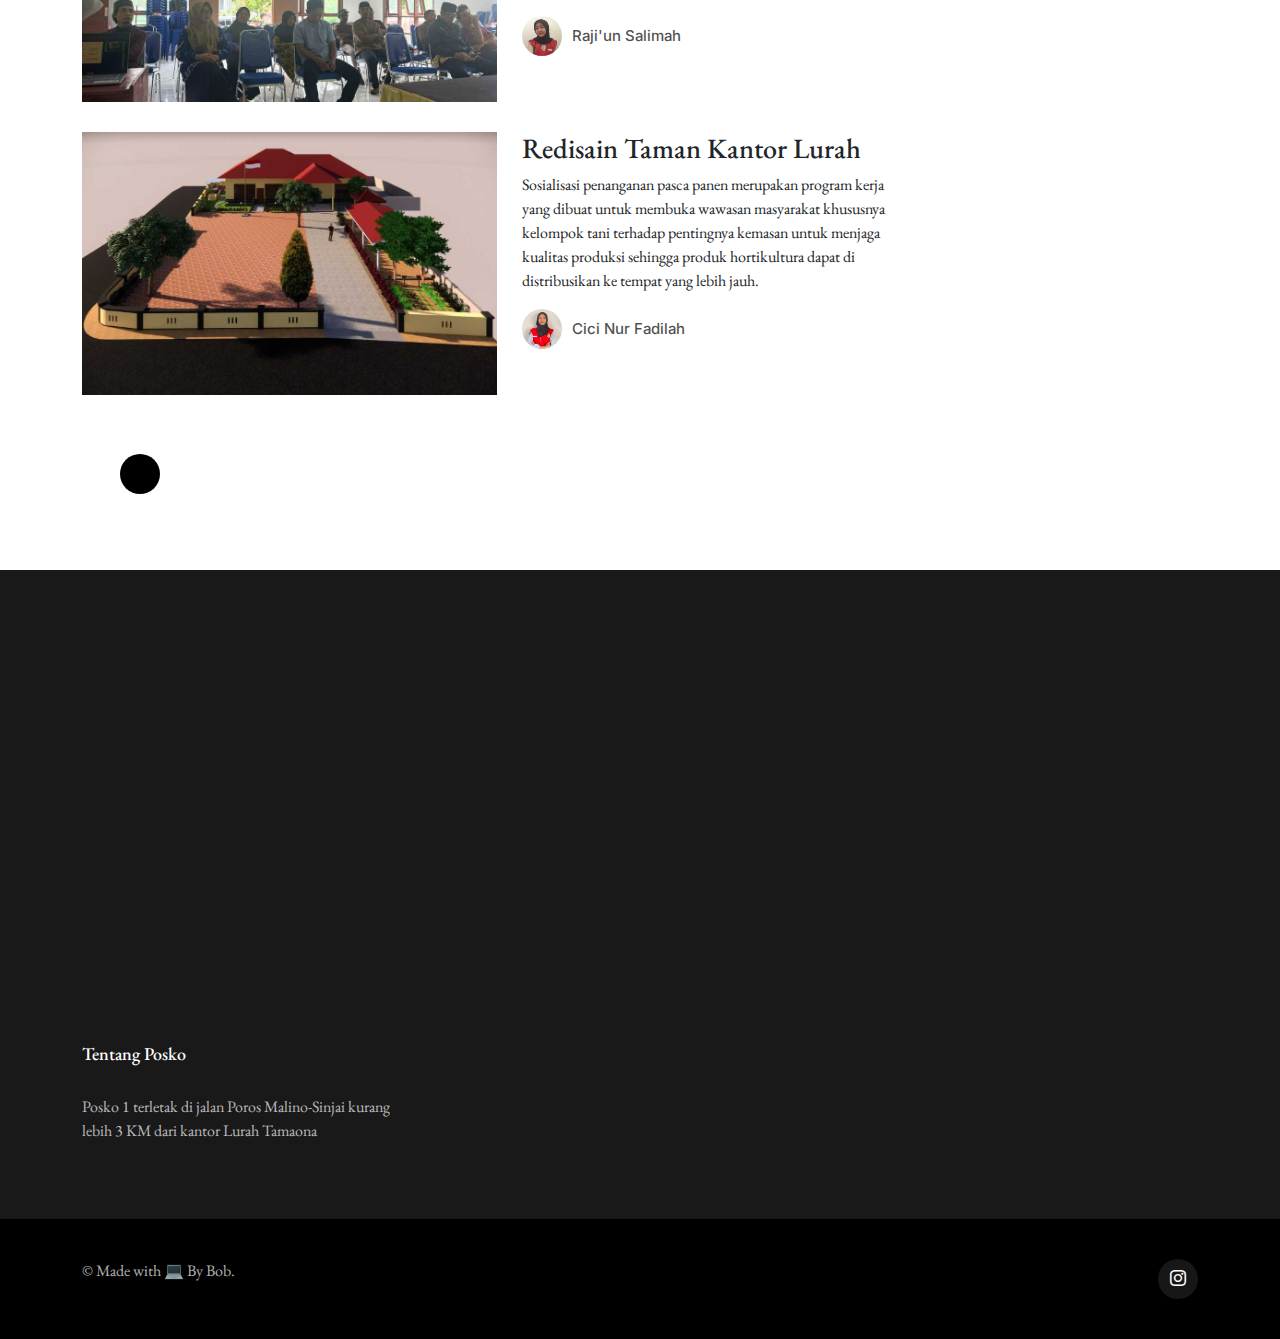
==== commit f567138d: "update" ====
--- a/category.html
+++ b/category.html
@@ -189,6 +189,23 @@
                   <div class="photo"><img src="img/uun.jpg" alt="" class="img-fluid"></div>
                   <div class="name">
                     <h3 class="m-0 p-0">Raji'un Salimah</h3>
+                  </div>
+                </div>
+              </div>
+            </div>
+
+            <div class="d-md-flex post-entry-2 half">
+              <a href="#" class="me-4 thumbnail">
+                <img src="img/desain1.jpg" alt="" class="img-fluid">
+              </a>
+              <div>
+                <!-- <div class="post-meta"><span class="date">Culture</span> <span class="mx-1">&bullet;</span> <span>Jul 5th '22</span></div> -->
+                <h3><a href="#">Redisain Taman Kantor Lurah</a></h3>
+                <p>Sosialisasi penanganan pasca panen merupakan program kerja yang dibuat untuk membuka wawasan masyarakat khususnya kelompok tani terhadap pentingnya kemasan untuk menjaga kualitas produksi sehingga produk hortikultura dapat di distribusikan ke tempat yang lebih jauh. </p>
+                <div class="d-flex align-items-center author">
+                  <div class="photo"><img src="img/cici.jpg" alt="" class="img-fluid"></div>
+                  <div class="name">
+                    <h3 class="m-0 p-0">Cici Nur Fadilah</h3>
                   </div>
                 </div>
               </div>
